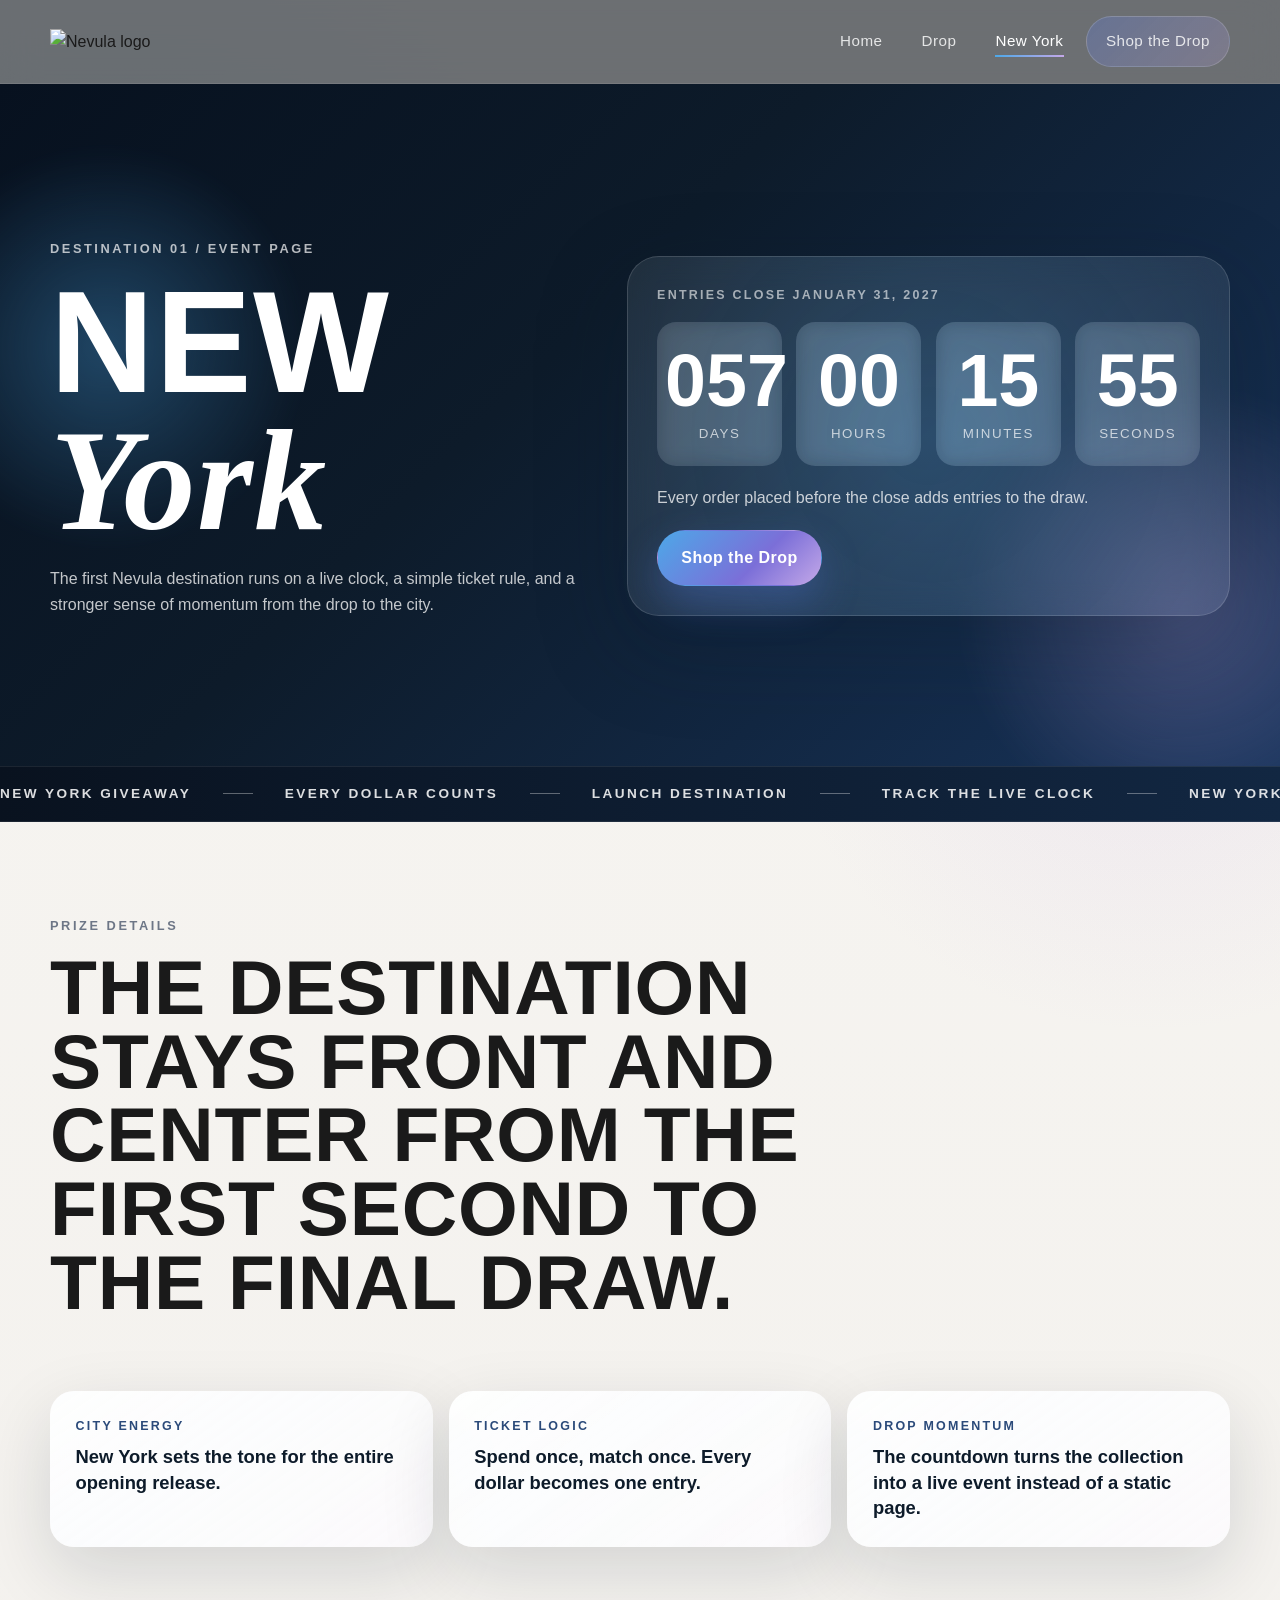
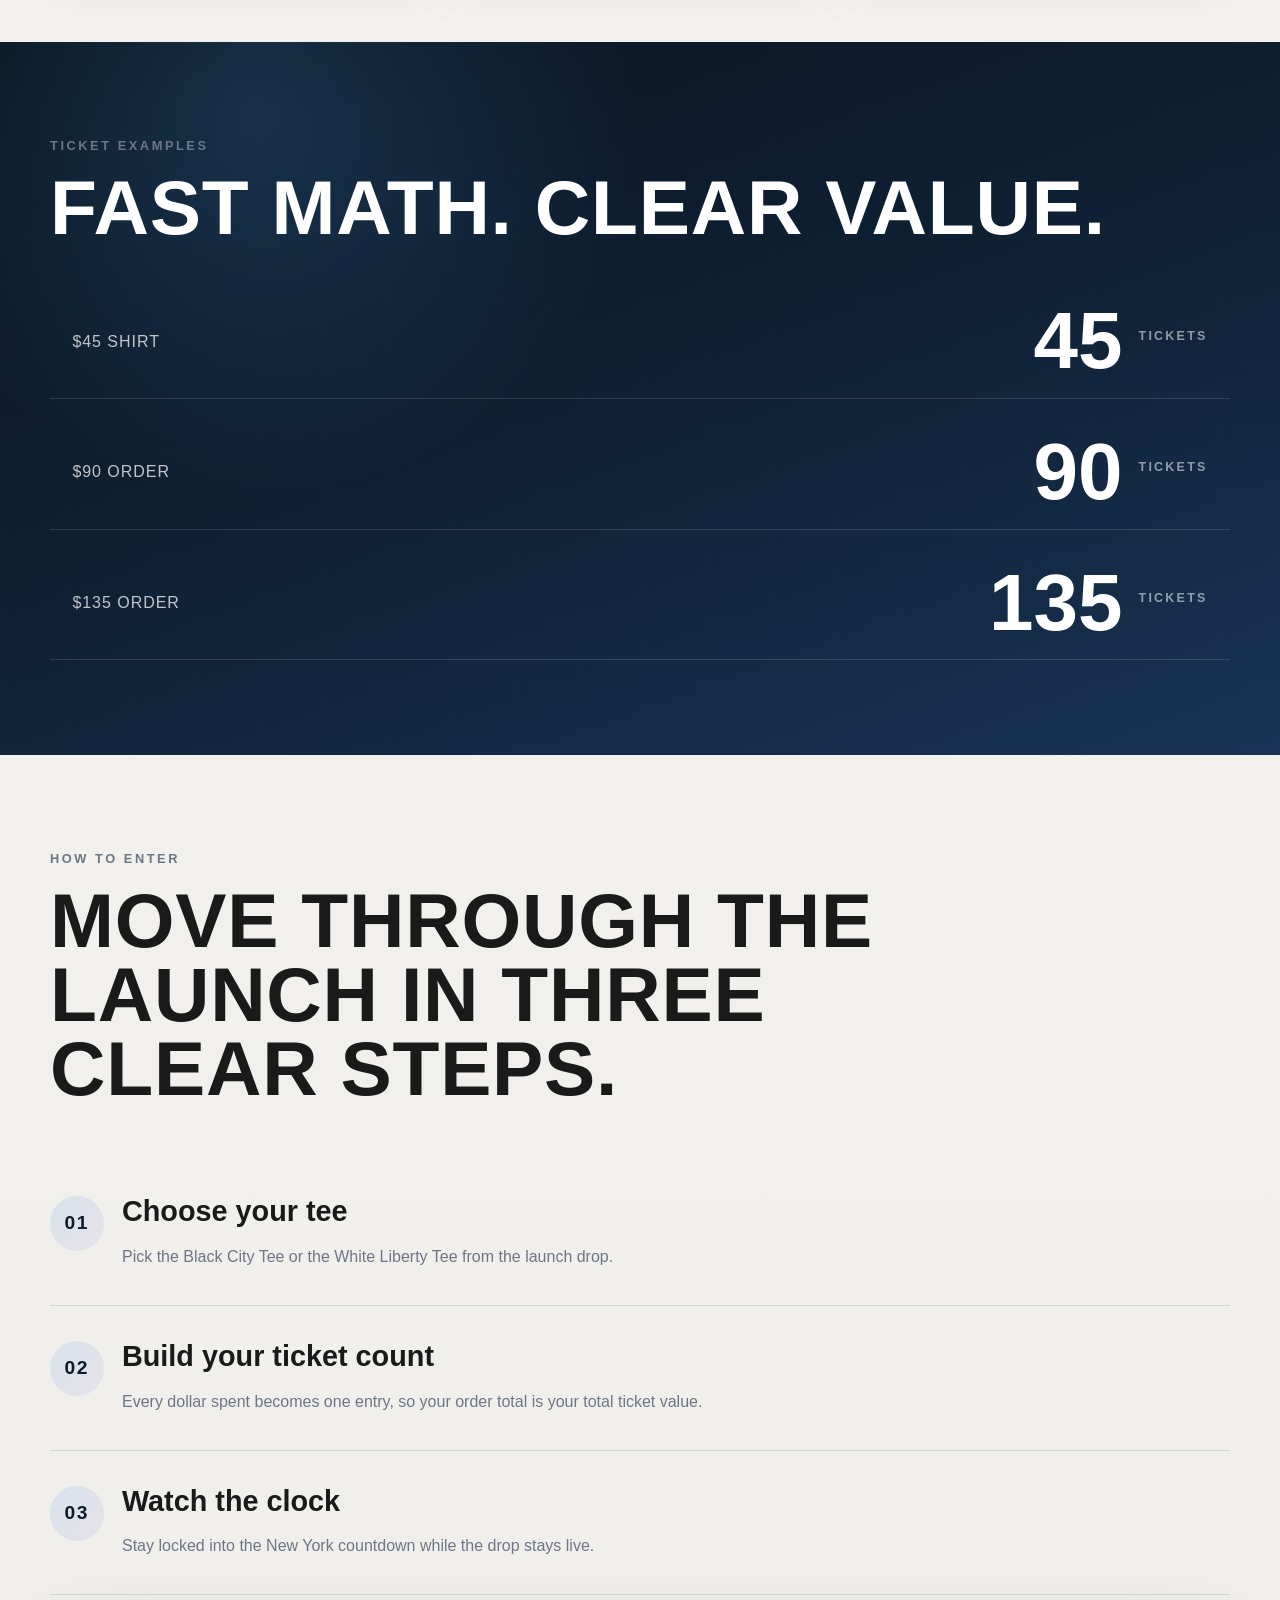
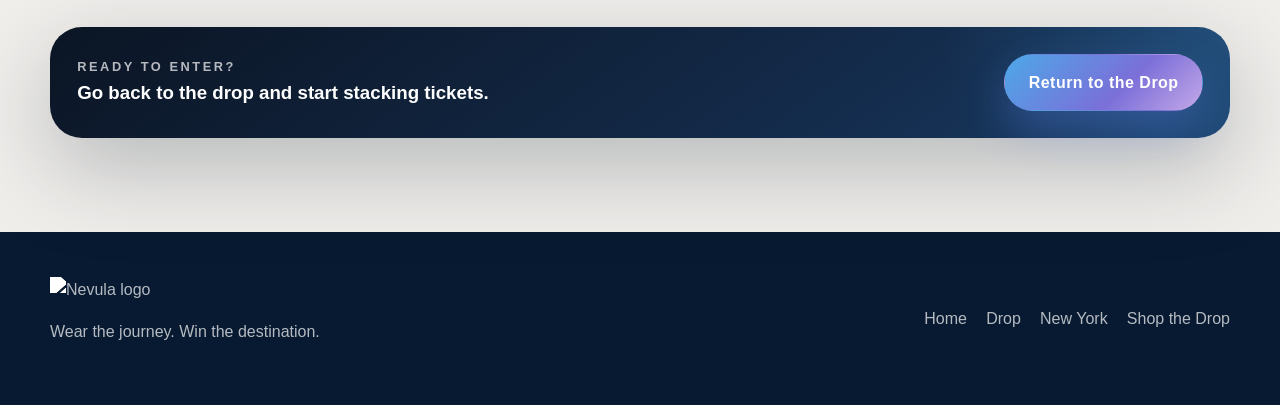
==== countdown.html @ f8f4d58a "Initial upload of Nevula website" ====
<!DOCTYPE html>
<html lang="en">
<head>
  <meta charset="UTF-8">
  <meta name="viewport" content="width=device-width, initial-scale=1.0">
  <meta name="description" content="Track the live Nevula countdown for the first giveaway destination: New York.">
  <title>Nevula New York | Countdown</title>
  <link rel="stylesheet" href="style.css">
  <script src="script.js" defer></script>
</head>
<body class="page-countdown">
  <div class="page-shell">
    <header class="site-header">
      <div class="container header-inner">
        <a class="brand" href="index.html" aria-label="Nevula home">
          <img class="brand-logo" src="imgs/logo_main_dark.png" alt="Nevula logo">
        </a>
        <button class="nav-toggle" type="button" aria-expanded="false" aria-controls="site-nav" data-nav-toggle>
          <span></span>
          <span></span>
          <span></span>
          <span class="sr-only">Toggle navigation</span>
        </button>
        <nav class="site-nav" id="site-nav" data-nav-menu>
          <a class="nav-link" href="index.html">Home</a>
          <a class="nav-link" href="products.html">Drop</a>
          <a class="nav-link is-active" href="countdown.html">New York</a>
          <a class="nav-link nav-link--button" href="products.html#drop-editorial">Shop the Drop</a>
        </nav>
      </div>
    </header>

    <main>
      <section class="event-hero">
        <div class="event-hero__ambient event-hero__ambient--one"></div>
        <div class="event-hero__ambient event-hero__ambient--two"></div>
        <div class="container event-hero__inner">
          <div class="event-hero__headline" data-reveal>
            <p class="eyebrow eyebrow--light">Destination 01 / Event Page</p>
            <h1>
              <span>New</span>
              <span class="event-hero__accent">York</span>
            </h1>
            <p class="hero-text hero-text--light">
              The first Nevula destination runs on a live clock, a simple ticket rule, and a stronger sense of
              momentum from the drop to the city.
            </p>
          </div>

          <div class="event-countdown" data-reveal data-countdown-target="2027-01-31T23:59:59-05:00">
            <p class="event-countdown__date">Entries close January 31, 2027</p>
            <div class="countdown countdown--hero">
              <div class="countdown__slot countdown__slot--hero">
                <span data-countdown-part="days">000</span>
                <small>Days</small>
              </div>
              <div class="countdown__slot countdown__slot--hero">
                <span data-countdown-part="hours">00</span>
                <small>Hours</small>
              </div>
              <div class="countdown__slot countdown__slot--hero">
                <span data-countdown-part="minutes">00</span>
                <small>Minutes</small>
              </div>
              <div class="countdown__slot countdown__slot--hero">
                <span data-countdown-part="seconds">00</span>
                <small>Seconds</small>
              </div>
            </div>
            <p class="countdown-note" data-countdown-note>Every order placed before the close adds entries to the draw.</p>
            <a class="button button--primary" href="products.html#drop-editorial">Shop the Drop</a>
          </div>
        </div>
      </section>

      <section class="marquee marquee--dark" aria-label="Countdown messaging">
        <div class="marquee__track">
          <span>New York giveaway</span>
          <span>Every dollar counts</span>
          <span>Launch destination</span>
          <span>Track the live clock</span>
          <span>New York giveaway</span>
          <span>Every dollar counts</span>
          <span>Launch destination</span>
          <span>Track the live clock</span>
        </div>
      </section>

      <section class="section section--light">
        <div class="container event-detail-grid">
          <div class="section-heading" data-reveal>
            <p class="eyebrow">Prize Details</p>
            <h2>The destination stays front and center from the first second to the final draw.</h2>
          </div>
          <div class="event-pillars">
            <article class="event-pillar" data-reveal>
              <span>City energy</span>
              <strong>New York sets the tone for the entire opening release.</strong>
            </article>
            <article class="event-pillar" data-reveal>
              <span>Ticket logic</span>
              <strong>Spend once, match once. Every dollar becomes one entry.</strong>
            </article>
            <article class="event-pillar" data-reveal>
              <span>Drop momentum</span>
              <strong>The countdown turns the collection into a live event instead of a static page.</strong>
            </article>
          </div>
        </div>
      </section>

      <section class="section section--dark section--math">
        <div class="container">
          <div class="section-heading section-heading--split" data-reveal>
            <div>
              <p class="eyebrow eyebrow--light">Ticket Examples</p>
              <h2>Fast math. Clear value.</h2>
            </div>
          </div>

          <div class="ticket-math">
            <div class="ticket-row" data-reveal>
              <span>$45 shirt</span>
              <strong>45</strong>
              <small>tickets</small>
            </div>
            <div class="ticket-row" data-reveal>
              <span>$90 order</span>
              <strong>90</strong>
              <small>tickets</small>
            </div>
            <div class="ticket-row" data-reveal>
              <span>$135 order</span>
              <strong>135</strong>
              <small>tickets</small>
            </div>
          </div>
        </div>
      </section>

      <section class="section section--light">
        <div class="container enter-route">
          <div class="section-heading" data-reveal>
            <p class="eyebrow">How To Enter</p>
            <h2>Move through the launch in three clear steps.</h2>
          </div>
          <div class="enter-route__list">
            <article class="enter-route__step" data-reveal>
              <span>01</span>
              <div>
                <h3>Choose your tee</h3>
                <p>Pick the Black City Tee or the White Liberty Tee from the launch drop.</p>
              </div>
            </article>
            <article class="enter-route__step" data-reveal>
              <span>02</span>
              <div>
                <h3>Build your ticket count</h3>
                <p>Every dollar spent becomes one entry, so your order total is your total ticket value.</p>
              </div>
            </article>
            <article class="enter-route__step" data-reveal>
              <span>03</span>
              <div>
                <h3>Watch the clock</h3>
                <p>Stay locked into the New York countdown while the drop stays live.</p>
              </div>
            </article>
          </div>

          <div class="cta-banner" data-reveal>
            <div>
              <p class="eyebrow eyebrow--light">Ready to enter?</p>
              <h3>Go back to the drop and start stacking tickets.</h3>
            </div>
            <a class="button button--primary" href="products.html#drop-editorial">Return to the Drop</a>
          </div>
        </div>
      </section>
    </main>

    <footer class="site-footer">
      <div class="container footer-inner">
        <div>
          <img class="footer-logo" src="imgs/logo_main_dark.png" alt="Nevula logo">
          <p>Wear the journey. Win the destination.</p>
        </div>
        <div class="footer-links">
          <a href="index.html">Home</a>
          <a href="products.html">Drop</a>
          <a href="countdown.html">New York</a>
          <a href="products.html#drop-editorial">Shop the Drop</a>
        </div>
      </div>
    </footer>
  </div>
</body>
</html>
---- style.css ----
:root {
  --sky-blue: #4da8e8;
  --periwinkle: #5b7fe8;
  --lavender-blue: #7b6fd8;
  --soft-lilac: #c4a8e8;
  --deep-navy: #0d1b2a;
  --navy-dark: #1b2f4e;
  --navy-mid: #2b4a7a;
  --white: #ffffff;
  --warm-white: #f0eeeb;
  --near-black: #1a1a1a;
  --muted-text: #6d7686;
  --border-soft: rgba(255, 255, 255, 0.12);
  --border-dark: rgba(13, 27, 42, 0.12);
  --shadow-soft: 0 24px 70px rgba(13, 27, 42, 0.14);
  --shadow-strong: 0 30px 90px rgba(13, 27, 42, 0.26);
  --radius-lg: 2rem;
  --radius-md: 1.4rem;
  --radius-sm: 0.95rem;
  --container: min(1180px, calc(100% - 2rem));
}

*,
*::before,
*::after {
  box-sizing: border-box;
}

html {
  scroll-behavior: smooth;
}

body {
  margin: 0;
  font-family: "Avenir Next", "Helvetica Neue", "Segoe UI", sans-serif;
  color: var(--near-black);
  background:
    radial-gradient(circle at 10% 10%, rgba(77, 168, 232, 0.12), transparent 28rem),
    radial-gradient(circle at 90% 18%, rgba(196, 168, 232, 0.18), transparent 24rem),
    linear-gradient(180deg, #f7f5f1 0%, var(--warm-white) 100%);
  line-height: 1.6;
  overflow-x: clip;
}

h1,
h2,
h3,
.display-title {
  text-wrap: balance;
}

p {
  text-wrap: pretty;
}

img {
  display: block;
  max-width: 100%;
}

a {
  color: inherit;
  text-decoration: none;
}

button,
select {
  font: inherit;
}

button {
  cursor: pointer;
}

button,
a,
select {
  transition:
    transform 0.3s ease,
    background-color 0.3s ease,
    color 0.3s ease,
    border-color 0.3s ease,
    box-shadow 0.3s ease,
    opacity 0.3s ease;
}

:focus-visible {
  outline: 3px solid rgba(77, 168, 232, 0.32);
  outline-offset: 4px;
}

.sr-only {
  position: absolute;
  width: 1px;
  height: 1px;
  padding: 0;
  margin: -1px;
  overflow: hidden;
  clip: rect(0, 0, 0, 0);
  white-space: nowrap;
  border: 0;
}

.container {
  width: var(--container);
  margin: 0 auto;
}

.page-shell {
  min-height: 100vh;
}

.site-header {
  position: sticky;
  top: 0;
  z-index: 50;
  background: rgba(7, 14, 24, 0.58);
  border-bottom: 1px solid rgba(255, 255, 255, 0.08);
  backdrop-filter: blur(18px);
}

.site-header.is-scrolled {
  background: rgba(7, 14, 24, 0.78);
  border-bottom-color: rgba(255, 255, 255, 0.12);
}

.header-inner {
  display: flex;
  align-items: center;
  justify-content: space-between;
  gap: 1rem;
  min-height: 5.2rem;
}

.brand {
  display: inline-flex;
  align-items: center;
}

.brand-logo {
  width: clamp(112px, 15vw, 150px);
  height: auto;
}

.site-nav {
  display: flex;
  align-items: center;
  gap: 0.35rem;
}

.nav-link {
  position: relative;
  display: inline-flex;
  align-items: center;
  justify-content: center;
  min-height: 2.9rem;
  padding: 0.75rem 1.05rem;
  border-radius: 999px;
  color: rgba(255, 255, 255, 0.82);
  font-size: 0.95rem;
  letter-spacing: 0.03em;
}

.nav-link::after {
  content: "";
  position: absolute;
  right: 1rem;
  bottom: 0.55rem;
  left: 1rem;
  height: 2px;
  transform: scaleX(0);
  transform-origin: center;
  background: linear-gradient(90deg, var(--sky-blue), var(--soft-lilac));
  transition: transform 0.3s ease;
}

.nav-link:hover,
.nav-link.is-active {
  color: var(--white);
}

.nav-link:hover::after,
.nav-link.is-active::after {
  transform: scaleX(1);
}

.nav-link--button {
  padding-inline: 1.2rem;
  border: 1px solid rgba(255, 255, 255, 0.16);
  background: linear-gradient(135deg, rgba(91, 127, 232, 0.28), rgba(196, 168, 232, 0.2));
}

.nav-link--button::after {
  display: none;
}

.nav-link--button:hover {
  border-color: rgba(255, 255, 255, 0.24);
  background: linear-gradient(135deg, rgba(91, 127, 232, 0.4), rgba(196, 168, 232, 0.28));
  box-shadow: 0 14px 34px rgba(91, 127, 232, 0.2);
}

.nav-toggle {
  display: none;
  width: 3rem;
  height: 3rem;
  padding: 0.65rem;
  border: 1px solid rgba(255, 255, 255, 0.14);
  border-radius: 999px;
  background: rgba(255, 255, 255, 0.06);
}

.nav-toggle span:not(.sr-only) {
  display: block;
  width: 100%;
  height: 2px;
  margin: 5px 0;
  border-radius: 999px;
  background: var(--white);
}

.eyebrow {
  margin: 0 0 0.9rem;
  font-size: 0.8rem;
  font-weight: 700;
  letter-spacing: 0.2em;
  text-transform: uppercase;
  color: var(--navy-mid);
}

.eyebrow--light {
  color: rgba(255, 255, 255, 0.7);
}

.display-title,
.section-heading h2,
.lookbook__copy h3,
.product-feature__meta h2,
.page-hero__copy h1,
.event-hero__headline h1 {
  margin: 0;
  font-family: "Arial Narrow", "Avenir Next Condensed", "Futura", sans-serif;
  letter-spacing: 0.01em;
  line-height: 0.96;
  text-transform: uppercase;
}

.display-title {
  font-size: clamp(3.8rem, 11vw, 8.6rem);
}

.display-title span {
  display: block;
}

.display-title__accent {
  font-family: Georgia, "Times New Roman", serif;
  font-style: italic;
  font-weight: 500;
  text-transform: none;
  letter-spacing: 0;
}

.hero-text,
.section-heading p,
.lookbook__copy p,
.product-feature__meta p,
.event-preview__copy p,
.route-stop__body p,
.experience-line span,
.faq-answer p,
.page-hero__stat p,
.event-pillar strong,
.enter-route__step p,
.giveaway-preview p,
.ticket-desk__focus span {
  color: var(--muted-text);
}

.hero-text--light,
.page-hero__copy .hero-text,
.event-hero__headline .hero-text,
.giveaway-preview p,
.countdown-note,
.page-hero__stat p,
.event-pillar strong {
  color: rgba(255, 255, 255, 0.76);
}

.button-row {
  display: flex;
  flex-wrap: wrap;
  gap: 1rem;
  margin: 2rem 0 1.5rem;
}

.button {
  position: relative;
  display: inline-flex;
  align-items: center;
  justify-content: center;
  min-height: 3.5rem;
  padding: 0.9rem 1.45rem;
  border: 1px solid transparent;
  border-radius: 999px;
  font-weight: 700;
  letter-spacing: 0.03em;
  overflow: hidden;
}

.button:hover {
  transform: translateY(-2px) scale(1.01);
}

.button--primary {
  background: linear-gradient(135deg, var(--sky-blue), var(--lavender-blue) 60%, var(--soft-lilac));
  color: var(--white);
  box-shadow: 0 18px 40px rgba(91, 127, 232, 0.32);
}

.button--primary:hover {
  box-shadow: 0 24px 54px rgba(91, 127, 232, 0.38);
  filter: saturate(1.08);
}

.button--secondary {
  border-color: rgba(255, 255, 255, 0.16);
  background: rgba(255, 255, 255, 0.06);
  color: var(--white);
  backdrop-filter: blur(12px);
}

.button--secondary:hover {
  border-color: rgba(255, 255, 255, 0.28);
  background: rgba(255, 255, 255, 0.12);
  box-shadow: 0 18px 40px rgba(13, 27, 42, 0.18);
}

.button--ghost {
  border-color: var(--border-dark);
  background: rgba(255, 255, 255, 0.82);
  color: var(--deep-navy);
}

.button--ghost:hover {
  border-color: rgba(91, 127, 232, 0.22);
  background: var(--white);
  box-shadow: 0 16px 38px rgba(13, 27, 42, 0.12);
}

.button--block {
  width: 100%;
}

.button--compact {
  min-height: 3rem;
}

.text-link {
  font-weight: 700;
  color: var(--navy-mid);
}

.text-link:hover {
  color: var(--periwinkle);
}

.text-link--light {
  color: var(--white);
}

.text-link--light:hover {
  color: var(--sky-blue);
}

.hero-launch,
.page-hero,
.event-hero {
  position: relative;
  overflow: hidden;
  isolation: isolate;
  background:
    linear-gradient(135deg, #07111f 0%, #0d1b2a 42%, #17335a 100%);
  color: var(--white);
}

.hero-launch {
  min-height: calc(100vh - 5.2rem);
  padding: 5rem 0 3.5rem;
}

.hero-launch__inner,
.page-hero__inner,
.event-hero__inner {
  position: relative;
  display: grid;
  gap: 2rem;
  z-index: 2;
}

.hero-launch__inner {
  grid-template-columns: minmax(0, 0.95fr) minmax(340px, 1.05fr);
  align-items: center;
}

.hero-launch__ambient,
.page-hero__ambient,
.event-hero__ambient {
  position: absolute;
  border-radius: 50%;
  filter: blur(10px);
  opacity: 0.8;
  animation: drift 16s ease-in-out infinite alternate;
}

.hero-launch__ambient--one,
.page-hero__ambient--one,
.event-hero__ambient--one {
  top: 8%;
  left: -8%;
  width: 26rem;
  height: 26rem;
  background: radial-gradient(circle, rgba(77, 168, 232, 0.42), transparent 68%);
}

.hero-launch__ambient--two,
.page-hero__ambient--two,
.event-hero__ambient--two {
  right: -10%;
  bottom: -10%;
  width: 28rem;
  height: 28rem;
  background: radial-gradient(circle, rgba(196, 168, 232, 0.36), transparent 72%);
  animation-duration: 20s;
}

.hero-launch__mesh {
  position: absolute;
  inset: 0;
  background:
    linear-gradient(rgba(255, 255, 255, 0.05) 1px, transparent 1px),
    linear-gradient(90deg, rgba(255, 255, 255, 0.05) 1px, transparent 1px);
  background-size: 5rem 5rem;
  mask-image: linear-gradient(180deg, rgba(0, 0, 0, 0.62), transparent 90%);
  opacity: 0.2;
}

.hero-copy {
  position: relative;
  z-index: 1;
}

.hero-rule {
  display: inline-flex;
  flex-direction: column;
  gap: 0.25rem;
  padding: 1rem 1.2rem;
  border: 1px solid rgba(255, 255, 255, 0.14);
  border-radius: 1.25rem;
  background: rgba(255, 255, 255, 0.06);
  backdrop-filter: blur(14px);
}

.hero-rule strong {
  font-size: 1.1rem;
}

.hero-rule span {
  color: rgba(255, 255, 255, 0.68);
  font-size: 0.96rem;
}

.hero-composition {
  position: relative;
  min-height: 41rem;
}

.hero-figure,
.lookbook__media,
.product-feature__media {
  border-radius: calc(var(--radius-lg) + 0.6rem);
  overflow: hidden;
  box-shadow: var(--shadow-strong);
}

.hero-figure {
  position: absolute;
  margin: 0;
}

.hero-figure img {
  width: 100%;
  height: auto;
  transition: transform 0.55s ease;
}

.lookbook__media,
.product-feature__media {
  display: flex;
  align-items: flex-start;
  justify-content: center;
}

.lookbook__media img,
.product-feature__media img {
  width: auto;
  max-width: 100%;
  height: auto;
  object-fit: contain;
  margin-inline: auto;
  transition: transform 0.55s ease;
}

.hero-figure--main {
  top: 0;
  right: 0;
  width: min(100%, 35rem);
  background: linear-gradient(160deg, rgba(77, 168, 232, 0.16), rgba(196, 168, 232, 0.12));
}

.hero-figure--float {
  bottom: 2rem;
  left: 0;
  width: min(58%, 20rem);
  border: 1px solid rgba(255, 255, 255, 0.18);
}

.hero-stamp {
  position: absolute;
  top: 2rem;
  left: 1rem;
  z-index: 3;
  display: inline-flex;
  flex-direction: column;
  gap: 0.1rem;
  padding: 1rem 1.1rem;
  border-radius: 50%;
  background: rgba(255, 255, 255, 0.08);
  backdrop-filter: blur(16px);
  text-align: center;
  box-shadow: var(--shadow-soft);
}

.hero-stamp span {
  font-family: "Arial Narrow", "Avenir Next Condensed", sans-serif;
  font-size: 2.4rem;
  line-height: 1;
  letter-spacing: 0.06em;
}

.hero-stamp small {
  color: rgba(255, 255, 255, 0.7);
  letter-spacing: 0.12em;
  text-transform: uppercase;
}

.giveaway-preview {
  position: absolute;
  right: 1rem;
  bottom: 0;
  z-index: 3;
  width: min(100%, 18rem);
  padding: 1.2rem;
  border: 1px solid rgba(255, 255, 255, 0.16);
  border-radius: 1.4rem;
  background: rgba(255, 255, 255, 0.08);
  backdrop-filter: blur(16px);
  box-shadow: var(--shadow-soft);
}

.giveaway-preview h2 {
  margin: 0 0 0.45rem;
  font-family: "Arial Narrow", "Avenir Next Condensed", sans-serif;
  font-size: clamp(2rem, 5vw, 3rem);
  line-height: 0.95;
  text-transform: uppercase;
}

.panel-label,
.page-hero__label,
.lookbook__index,
.product-feature__index,
.event-preview__city,
.event-countdown__date,
.ticket-row small,
.event-pillar span {
  margin: 0 0 0.5rem;
  font-size: 0.78rem;
  font-weight: 700;
  letter-spacing: 0.18em;
  text-transform: uppercase;
}

.marquee {
  position: relative;
  overflow: hidden;
  padding: 1rem 0;
  border-block: 1px solid rgba(255, 255, 255, 0.08);
  background: linear-gradient(90deg, rgba(12, 20, 34, 0.98), rgba(22, 43, 71, 0.98));
  color: rgba(255, 255, 255, 0.86);
}

.marquee--dark {
  background: linear-gradient(90deg, #09121f, #122742);
}

.marquee__track {
  display: flex;
  gap: 2rem;
  width: max-content;
  min-width: 100%;
  animation: marquee 22s linear infinite;
}

.marquee__track span {
  display: inline-flex;
  align-items: center;
  gap: 2rem;
  font-size: 0.85rem;
  font-weight: 700;
  letter-spacing: 0.18em;
  text-transform: uppercase;
  white-space: nowrap;
}

.marquee__track span::after {
  content: "";
  width: 1.85rem;
  height: 1px;
  background: rgba(255, 255, 255, 0.34);
}

.section {
  position: relative;
  padding: clamp(4.75rem, 8vw, 5.9rem) 0;
}

.section--light {
  background: transparent;
}

.section--dark {
  background:
    radial-gradient(circle at 20% 10%, rgba(77, 168, 232, 0.18), transparent 24rem),
    linear-gradient(160deg, #091320, #102237 54%, #183354 100%);
  color: var(--white);
}

.section--drop::before,
.section--math::before {
  content: "";
  position: absolute;
  inset: 0;
  background:
    linear-gradient(rgba(255, 255, 255, 0.04) 1px, transparent 1px),
    linear-gradient(90deg, rgba(255, 255, 255, 0.04) 1px, transparent 1px);
  background-size: 4rem 4rem;
  opacity: 0.16;
  pointer-events: none;
}

.section--event {
  background:
    linear-gradient(180deg, rgba(255, 255, 255, 0.05), rgba(255, 255, 255, 0.34)),
    radial-gradient(circle at right center, rgba(91, 127, 232, 0.12), transparent 28rem);
}

.section--faq {
  background: linear-gradient(180deg, rgba(255, 255, 255, 0.18), rgba(255, 255, 255, 0.62));
}

.section-heading {
  position: relative;
  z-index: 1;
  max-width: 52rem;
  margin-bottom: 2.5rem;
}

.section-heading h2 {
  font-size: clamp(2.6rem, 6vw, 5rem);
}

.section-heading--split {
  display: flex;
  align-items: end;
  justify-content: space-between;
  gap: 1.5rem;
  max-width: none;
}

.route-flow {
  position: relative;
  display: grid;
  gap: 1.5rem;
  padding-top: 2rem;
}

.route-flow::before {
  content: "";
  position: absolute;
  top: 3.8rem;
  right: 6%;
  left: 6%;
  height: 1px;
  background: linear-gradient(90deg, rgba(13, 27, 42, 0.16), rgba(91, 127, 232, 0.4), rgba(13, 27, 42, 0.16));
}

.route-stop {
  position: relative;
  display: grid;
  grid-template-columns: auto 1fr;
  gap: 1.3rem;
  align-items: start;
  padding: 0;
}

.route-stop--left {
  width: min(38rem, 100%);
}

.route-stop--center {
  width: min(38rem, 100%);
  justify-self: center;
  margin-top: 0.9rem;
}

.route-stop--right {
  width: min(38rem, 100%);
  justify-self: end;
  margin-top: 1.1rem;
}

.route-stop__number {
  display: inline-flex;
  align-items: center;
  justify-content: center;
  width: 4rem;
  height: 4rem;
  border-radius: 50%;
  background: linear-gradient(135deg, rgba(77, 168, 232, 0.22), rgba(196, 168, 232, 0.24));
  color: var(--deep-navy);
  font-family: "Arial Narrow", "Avenir Next Condensed", sans-serif;
  font-size: 1.5rem;
  font-weight: 700;
  letter-spacing: 0.08em;
  box-shadow: var(--shadow-soft);
}

.route-stop__body h3,
.enter-route__step h3,
.faq-question,
.ticket-desk h2,
.giveaway-preview h2 {
  margin: 0 0 0.45rem;
}

.route-stop__body h3,
.enter-route__step h3 {
  font-size: clamp(1.35rem, 3vw, 1.8rem);
  line-height: 1.1;
}

.lookbook {
  position: relative;
  z-index: 1;
  display: grid;
  align-items: center;
  gap: 2rem;
  margin-bottom: 2rem;
}

.lookbook:last-child {
  margin-bottom: 0;
}

.lookbook--dark {
  grid-template-columns: minmax(340px, 0.9fr) minmax(0, 1fr);
}

.lookbook--light {
  grid-template-columns: minmax(0, 1fr) minmax(340px, 0.9fr);
}

.lookbook__media {
  background: linear-gradient(160deg, rgba(255, 255, 255, 0.08), rgba(255, 255, 255, 0.02));
}

.lookbook__copy {
  padding: 1rem 0;
}

.lookbook__copy h3 {
  font-size: clamp(2.1rem, 5vw, 4rem);
}

.lookbook__index {
  color: rgba(255, 255, 255, 0.62);
}

.lookbook__meta,
.product-feature__details {
  display: flex;
  flex-wrap: wrap;
  gap: 0.75rem 1.2rem;
  margin-top: 1.4rem;
}

.lookbook__meta span,
.product-feature__details span {
  display: inline-flex;
  padding: 0.55rem 0.9rem;
  border: 1px solid rgba(255, 255, 255, 0.12);
  border-radius: 999px;
  color: rgba(255, 255, 255, 0.84);
  font-size: 0.92rem;
}

.event-preview {
  display: grid;
  grid-template-columns: minmax(0, 0.9fr) minmax(360px, 1.1fr);
  gap: 2rem;
  align-items: center;
}

.event-preview__panel {
  position: relative;
  padding: 1.8rem;
  border-radius: 2rem;
  background:
    radial-gradient(circle at top right, rgba(77, 168, 232, 0.22), transparent 14rem),
    linear-gradient(145deg, rgba(13, 27, 42, 0.96), rgba(22, 43, 71, 0.96));
  color: var(--white);
  box-shadow: var(--shadow-strong);
  overflow: hidden;
}

.event-preview__panel::before {
  content: "NEW YORK";
  position: absolute;
  right: -0.3rem;
  bottom: -0.6rem;
  color: rgba(255, 255, 255, 0.06);
  font-family: "Arial Narrow", "Avenir Next Condensed", sans-serif;
  font-size: clamp(3.8rem, 12vw, 7rem);
  line-height: 0.9;
  letter-spacing: 0.06em;
}

.event-preview__city {
  position: relative;
  z-index: 1;
  color: rgba(255, 255, 255, 0.65);
}

.countdown {
  position: relative;
  z-index: 1;
  display: grid;
  gap: 0.9rem;
}

.countdown--inline {
  grid-template-columns: repeat(4, minmax(0, 1fr));
  margin: 1.2rem 0 1rem;
}

.countdown__slot {
  padding: 1rem 0.45rem;
  border-radius: 1.2rem;
  background: rgba(255, 255, 255, 0.08);
  text-align: center;
  backdrop-filter: blur(10px);
}

.countdown__slot span {
  display: block;
  font-family: "Arial Narrow", "Avenir Next Condensed", sans-serif;
  font-size: clamp(2rem, 5vw, 3.3rem);
  font-weight: 700;
  line-height: 1;
}

.countdown__slot small {
  display: block;
  margin-top: 0.35rem;
  color: rgba(255, 255, 255, 0.7);
  letter-spacing: 0.12em;
  text-transform: uppercase;
}

.countdown-note {
  position: relative;
  z-index: 1;
  margin: 0 0 1.2rem;
}

.experience-story {
  display: grid;
  grid-template-columns: minmax(0, 0.9fr) minmax(0, 1.1fr);
  gap: 3rem;
  align-items: center;
}

.experience-story__lead h2 {
  margin: 0;
  font-family: Georgia, "Times New Roman", serif;
  font-size: clamp(2.5rem, 6vw, 4.5rem);
  line-height: 1;
  font-style: italic;
  color: var(--deep-navy);
}

.experience-story__mark {
  width: 4rem;
  margin-bottom: 1rem;
}

.experience-story__details {
  display: grid;
  gap: 1rem;
}

.experience-line {
  display: grid;
  gap: 0.25rem;
  padding: 1.25rem 0;
  border-bottom: 1px solid rgba(13, 27, 42, 0.12);
}

.experience-line strong {
  font-size: 1.1rem;
  color: var(--deep-navy);
}

.faq-shell {
  display: grid;
  gap: 1.6rem;
}

.faq-list {
  display: grid;
  gap: 0;
}

.faq-item {
  border-bottom: 1px solid rgba(13, 27, 42, 0.12);
}

.faq-question {
  width: 100%;
  padding: 1.25rem 0;
  border: 0;
  background: transparent;
  color: var(--deep-navy);
  text-align: left;
  font-size: 1.1rem;
  font-weight: 700;
}

.faq-answer {
  padding: 0 0 1.1rem;
}

.faq-item.is-open .faq-question {
  color: var(--navy-mid);
}

.site-footer {
  padding: 2.8rem 0;
  background: #071a31;
  color: rgba(255, 255, 255, 0.7);
}

.footer-inner {
  display: grid;
  grid-template-columns: minmax(0, 1fr) auto;
  gap: 1.5rem;
  align-items: center;
}

.footer-logo {
  width: 132px;
  margin-bottom: 0.75rem;
  filter: brightness(0) invert(1);
}

.footer-links {
  display: flex;
  flex-wrap: wrap;
  gap: 1rem 1.2rem;
}

.footer-links a:hover {
  color: var(--white);
}

.page-hero {
  padding: 5rem 0 3rem;
}

.page-hero__inner {
  grid-template-columns: minmax(0, 1fr) minmax(280px, 0.5fr);
  align-items: end;
}

.page-hero__copy h1 {
  font-size: clamp(3rem, 8vw, 6.2rem);
}

.page-hero__stat {
  padding: 1.5rem;
  border: 1px solid rgba(255, 255, 255, 0.14);
  border-radius: 1.5rem;
  background: rgba(255, 255, 255, 0.07);
  box-shadow: var(--shadow-soft);
  backdrop-filter: blur(14px);
}

.page-hero__stat strong {
  display: block;
  font-size: clamp(2rem, 6vw, 3rem);
  line-height: 1;
}

.page-hero__label,
.event-countdown__date {
  color: rgba(255, 255, 255, 0.6);
}

.drop-layout {
  display: grid;
  grid-template-columns: minmax(300px, 0.44fr) minmax(0, 1fr);
  gap: 2.4rem;
  align-items: start;
}

.ticket-desk {
  position: sticky;
  top: 6.5rem;
  padding: 1.75rem;
  border-radius: 1.6rem;
  background:
    linear-gradient(160deg, rgba(255, 255, 255, 0.94), rgba(255, 255, 255, 0.82)),
    linear-gradient(135deg, rgba(77, 168, 232, 0.14), rgba(196, 168, 232, 0.12));
  box-shadow: var(--shadow-soft);
}

.ticket-desk__row,
.ticket-desk__focus {
  display: flex;
  align-items: center;
  justify-content: space-between;
  gap: 1rem;
  padding: 1rem 0;
  border-top: 1px solid rgba(13, 27, 42, 0.1);
}

.ticket-desk__row strong,
.ticket-desk__focus strong {
  color: var(--deep-navy);
  font-size: 1.35rem;
}

.ticket-desk__focus {
  margin-bottom: 1.2rem;
}

.drop-editorial {
  display: grid;
  gap: 2.5rem;
}

.product-feature {
  display: grid;
  gap: 2rem;
  align-items: center;
  padding: 1.55rem;
  border-radius: 2rem;
  overflow: hidden;
  box-shadow: var(--shadow-soft);
}

.product-feature--dark {
  grid-template-columns: minmax(0, 0.92fr) minmax(320px, 1.08fr);
  background:
    radial-gradient(circle at top left, rgba(77, 168, 232, 0.14), transparent 16rem),
    linear-gradient(145deg, #0c1726, #142840 58%, #18375e);
  color: var(--white);
}

.product-feature--light {
  grid-template-columns: minmax(320px, 1.08fr) minmax(0, 0.92fr);
  background:
    radial-gradient(circle at top right, rgba(196, 168, 232, 0.24), transparent 16rem),
    linear-gradient(145deg, rgba(255, 255, 255, 0.94), rgba(245, 243, 239, 0.9));
}

.product-feature__media {
  background:
    radial-gradient(circle at top, rgba(255, 255, 255, 0.14), transparent 18rem),
    rgba(255, 255, 255, 0.04);
}

.product-feature:hover .product-feature__media img,
.lookbook:hover .lookbook__media img,
.hero-figure:hover img {
  transform: scale(1.04);
}

.product-feature__meta {
  position: relative;
  z-index: 1;
  padding: 1rem 0.5rem;
}

.product-feature__meta h2 {
  font-size: clamp(2.2rem, 5vw, 4.4rem);
}

.product-feature--light .product-feature__meta,
.product-feature--light .product-status,
.product-feature--light .product-feature__index,
.product-feature--light .product-feature__meta p {
  color: var(--near-black);
}

.product-feature--light .product-feature__details span {
  border-color: rgba(13, 27, 42, 0.12);
  color: var(--deep-navy);
}

.product-feature__actions {
  margin-top: 1.2rem;
}

.select-label {
  display: inline-block;
  margin: 1.35rem 0 0.45rem;
  font-weight: 700;
}

.size-select {
  width: 100%;
  min-height: 3.2rem;
  padding: 0.85rem 1rem;
  border: 1px solid rgba(13, 27, 42, 0.12);
  border-radius: 1rem;
  background: rgba(255, 255, 255, 0.92);
  color: var(--deep-navy);
}

.product-status {
  margin: 0.85rem 0 0;
  font-size: 0.93rem;
  color: rgba(255, 255, 255, 0.72);
}

.event-hero {
  padding: 5rem 0 3.6rem;
}

.event-hero__inner {
  grid-template-columns: minmax(0, 0.95fr) minmax(360px, 1.05fr);
  min-height: 34rem;
  align-items: center;
}

.event-hero__headline h1 {
  font-size: clamp(4rem, 12vw, 9rem);
}

.event-hero__headline h1 span {
  display: block;
}

.event-hero__accent {
  font-family: Georgia, "Times New Roman", serif;
  font-style: italic;
  text-transform: none;
}

.event-countdown {
  position: relative;
  padding: 1.8rem;
  border: 1px solid rgba(255, 255, 255, 0.14);
  border-radius: 2rem;
  background:
    radial-gradient(circle at center, rgba(77, 168, 232, 0.2), transparent 24rem),
    rgba(255, 255, 255, 0.08);
  box-shadow: var(--shadow-strong);
  backdrop-filter: blur(16px);
}

.countdown--hero {
  grid-template-columns: repeat(4, minmax(0, 1fr));
  margin: 1rem 0 1.2rem;
}

.countdown__slot--hero {
  padding: 1.35rem 0.5rem;
  background: rgba(255, 255, 255, 0.1);
}

.countdown__slot--hero span {
  font-size: clamp(2.5rem, 7vw, 4.6rem);
}

.event-detail-grid {
  display: grid;
  gap: 2rem;
}

.event-pillars {
  display: grid;
  grid-template-columns: repeat(3, minmax(0, 1fr));
  gap: 1rem;
}

.event-pillar {
  padding: 1.6rem;
  border-radius: 1.5rem;
  background:
    linear-gradient(145deg, rgba(255, 255, 255, 0.94), rgba(255, 255, 255, 0.8)),
    linear-gradient(135deg, rgba(77, 168, 232, 0.14), rgba(196, 168, 232, 0.16));
  box-shadow: var(--shadow-soft);
}

.event-pillar span {
  display: block;
  color: var(--navy-mid);
}

.event-pillar strong {
  color: var(--deep-navy);
  font-size: 1.15rem;
  line-height: 1.3;
}

.ticket-math {
  position: relative;
  z-index: 1;
  display: grid;
  gap: 1rem;
}

.ticket-row {
  display: grid;
  grid-template-columns: 1fr auto auto;
  align-items: center;
  gap: 1rem;
  padding: 1.3rem 1.4rem;
  border-bottom: 1px solid rgba(255, 255, 255, 0.14);
}

.ticket-row span {
  color: rgba(255, 255, 255, 0.74);
  font-size: 1rem;
  letter-spacing: 0.06em;
  text-transform: uppercase;
}

.ticket-row strong {
  font-family: "Arial Narrow", "Avenir Next Condensed", sans-serif;
  font-size: clamp(2.8rem, 7vw, 5rem);
  line-height: 0.9;
}

.ticket-row small {
  color: rgba(255, 255, 255, 0.54);
}

.enter-route {
  display: grid;
  gap: 2rem;
}

.enter-route__list {
  display: grid;
  gap: 1rem;
}

.enter-route__step {
  display: grid;
  grid-template-columns: auto 1fr;
  gap: 1.1rem;
  align-items: start;
  padding: 1.2rem 0;
  border-bottom: 1px solid rgba(13, 27, 42, 0.12);
}

.enter-route__step span {
  display: inline-flex;
  align-items: center;
  justify-content: center;
  width: 3.4rem;
  height: 3.4rem;
  border-radius: 50%;
  background: linear-gradient(135deg, rgba(77, 168, 232, 0.16), rgba(196, 168, 232, 0.2));
  font-family: "Arial Narrow", "Avenir Next Condensed", sans-serif;
  font-size: 1.2rem;
  font-weight: 700;
  letter-spacing: 0.08em;
  color: var(--deep-navy);
}

.cta-banner {
  display: grid;
  grid-template-columns: minmax(0, 1fr) auto;
  gap: 1rem;
  align-items: center;
  padding: 1.7rem;
  border-radius: 2rem;
  background:
    radial-gradient(circle at top right, rgba(77, 168, 232, 0.22), transparent 18rem),
    linear-gradient(145deg, #0b1524, #132947 60%, #183a63);
  color: var(--white);
  box-shadow: var(--shadow-strong);
}

.cta-banner .eyebrow,
.cta-banner h3 {
  margin: 0;
}

[data-reveal] {
  --reveal-offset: 42px;
  opacity: 0;
  transform: translate3d(var(--parallax-x, 0px), calc(var(--reveal-offset) + var(--parallax-y, 0px)), 0);
  transition: opacity 0.75s ease, transform 0.75s ease;
}

[data-reveal].is-visible {
  opacity: 1;
  transform: translate3d(var(--parallax-x, 0px), var(--parallax-y, 0px), 0);
}

[data-parallax] {
  --parallax-x: 0px;
  --parallax-y: 0px;
}

@keyframes drift {
  from {
    transform: translate3d(0, 0, 0) scale(1);
  }
  to {
    transform: translate3d(2.5rem, -1.5rem, 0) scale(1.08);
  }
}

@keyframes marquee {
  from {
    transform: translateX(0);
  }
  to {
    transform: translateX(-50%);
  }
}

@media (max-width: 1080px) {
  .hero-launch__inner,
  .page-hero__inner,
  .event-hero__inner,
  .event-preview,
  .experience-story,
  .drop-layout,
  .footer-inner,
  .cta-banner,
  .section-heading--split,
  .lookbook--dark,
  .lookbook--light,
  .product-feature--dark,
  .product-feature--light {
    grid-template-columns: 1fr;
  }

  .hero-composition {
    min-height: 34rem;
  }

  .route-flow::before {
    right: 0;
    left: 0;
  }

  .route-stop,
  .route-stop--left,
  .route-stop--center,
  .route-stop--right {
    width: 100%;
    justify-self: stretch;
    margin-top: 0;
  }

  .ticket-desk {
    position: static;
  }

  .event-pillars {
    grid-template-columns: 1fr;
  }
}

@media (max-width: 860px) {
  .nav-toggle {
    display: inline-block;
  }

  .site-nav {
    position: absolute;
    top: calc(100% + 0.7rem);
    right: 1rem;
    left: 1rem;
    display: none;
    flex-direction: column;
    align-items: stretch;
    padding: 0.8rem;
    border: 1px solid rgba(255, 255, 255, 0.12);
    border-radius: 1.4rem;
    background: rgba(10, 19, 31, 0.94);
    box-shadow: var(--shadow-strong);
  }

  .site-nav.is-open {
    display: flex;
  }

  .nav-link {
    justify-content: flex-start;
  }

  .nav-link::after {
    left: 0;
    right: auto;
    width: 2.2rem;
    bottom: 0.45rem;
  }

  .hero-launch,
  .page-hero,
  .event-hero {
    padding-top: 4rem;
  }

  .hero-composition {
    min-height: auto;
    display: grid;
    gap: 1rem;
  }

  .hero-figure,
  .giveaway-preview,
  .hero-stamp {
    position: relative;
    inset: auto;
    width: 100%;
  }

  .hero-stamp {
    width: fit-content;
  }

  .hero-figure--float {
    width: 100%;
  }
}

@media (max-width: 640px) {
  .container {
    width: min(100% - 1.2rem, 1180px);
  }

  .header-inner {
    min-height: 4.7rem;
  }

  .button-row,
  .countdown--inline,
  .countdown--hero {
    grid-template-columns: 1fr;
  }

  .button-row {
    flex-direction: column;
  }

  .button,
  .button-row .button {
    width: 100%;
  }

  .section {
    padding: 4rem 0;
  }

  .footer-inner {
    text-align: center;
  }

  .footer-links {
    justify-content: center;
  }

  .route-stop {
    grid-template-columns: 1fr;
  }

  .product-feature,
  .ticket-desk,
  .event-preview__panel,
  .event-countdown,
  .cta-banner {
    padding: 1.2rem;
  }

  .countdown--inline,
  .countdown--hero {
    display: grid;
    grid-template-columns: repeat(2, minmax(0, 1fr));
  }

  .ticket-row {
    grid-template-columns: 1fr;
    justify-items: start;
  }
}

@media (prefers-reduced-motion: reduce) {
  html {
    scroll-behavior: auto;
  }

  *,
  *::before,
  *::after {
    animation: none !important;
    transition: none !important;
  }

  [data-reveal] {
    opacity: 1;
    transform: none;
  }
}
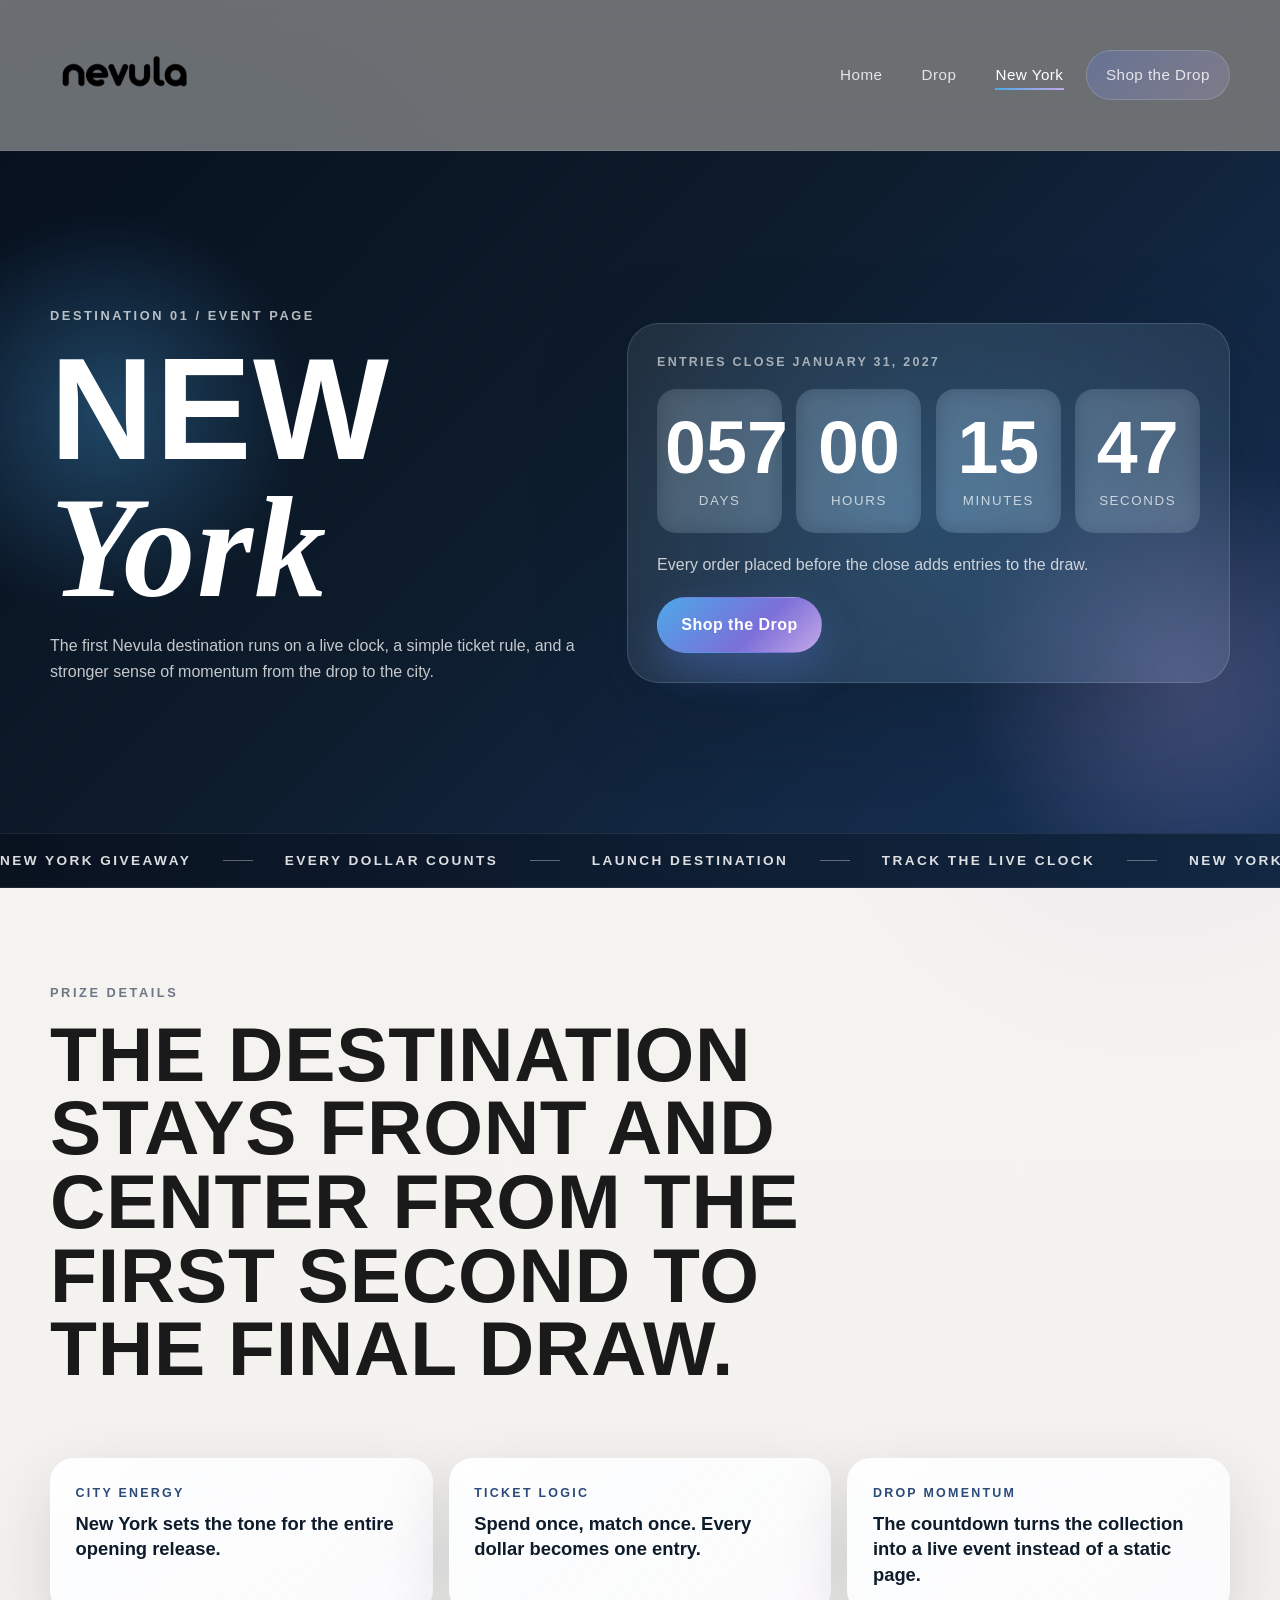
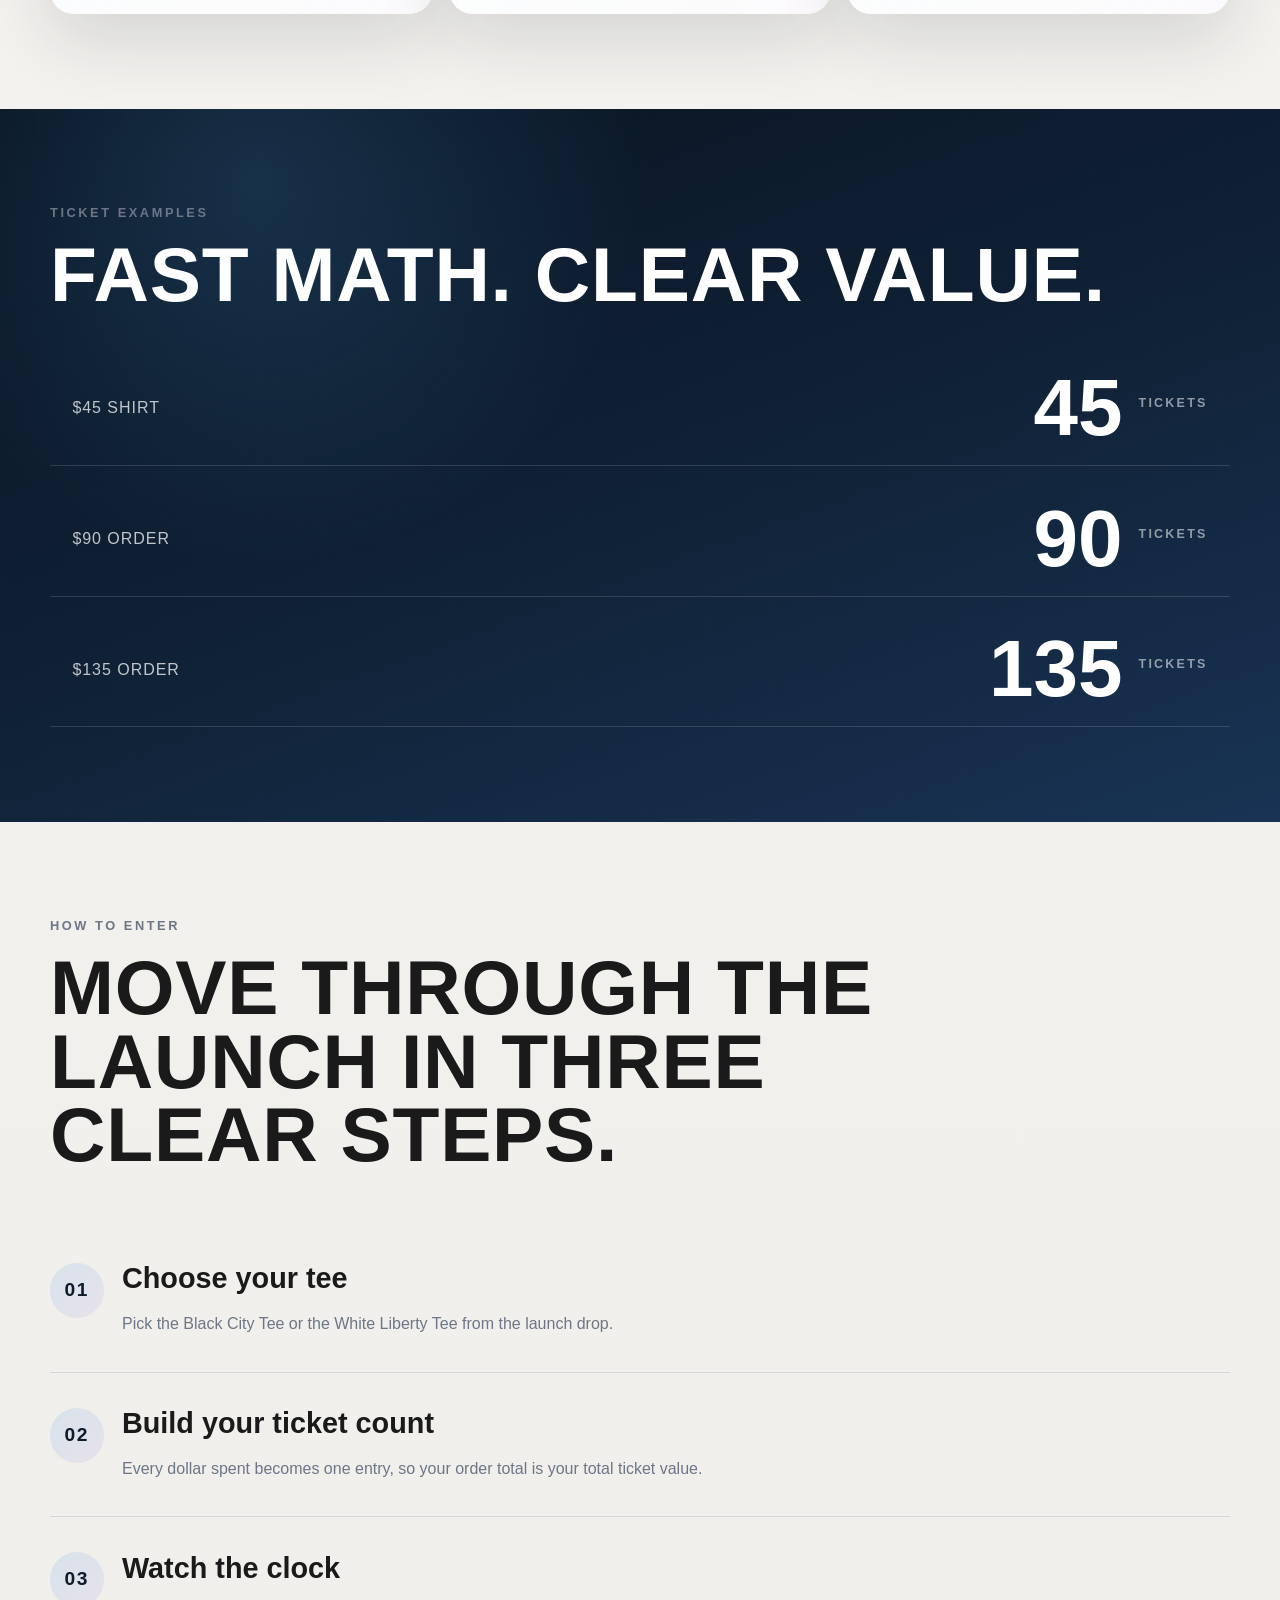
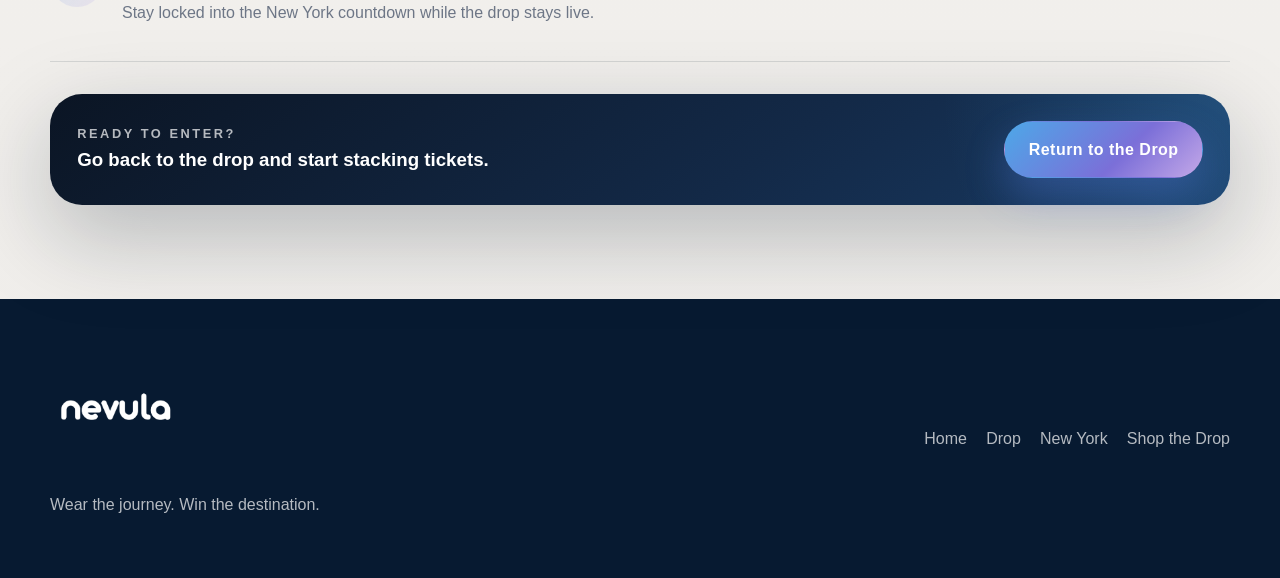
==== commit abd8c112: "Fix Nevula image paths" ====
--- a/countdown.html
+++ b/countdown.html
@@ -13,7 +13,7 @@
     <header class="site-header">
       <div class="container header-inner">
         <a class="brand" href="index.html" aria-label="Nevula home">
-          <img class="brand-logo" src="imgs/logo_main_dark.png" alt="Nevula logo">
+          <img class="brand-logo" src="imgs/logo-main-dark.png" alt="Nevula logo">
         </a>
         <button class="nav-toggle" type="button" aria-expanded="false" aria-controls="site-nav" data-nav-toggle>
           <span></span>
@@ -182,7 +182,7 @@
     <footer class="site-footer">
       <div class="container footer-inner">
         <div>
-          <img class="footer-logo" src="imgs/logo_main_dark.png" alt="Nevula logo">
+          <img class="footer-logo" src="imgs/logo-main-dark.png" alt="Nevula logo">
           <p>Wear the journey. Win the destination.</p>
         </div>
         <div class="footer-links">
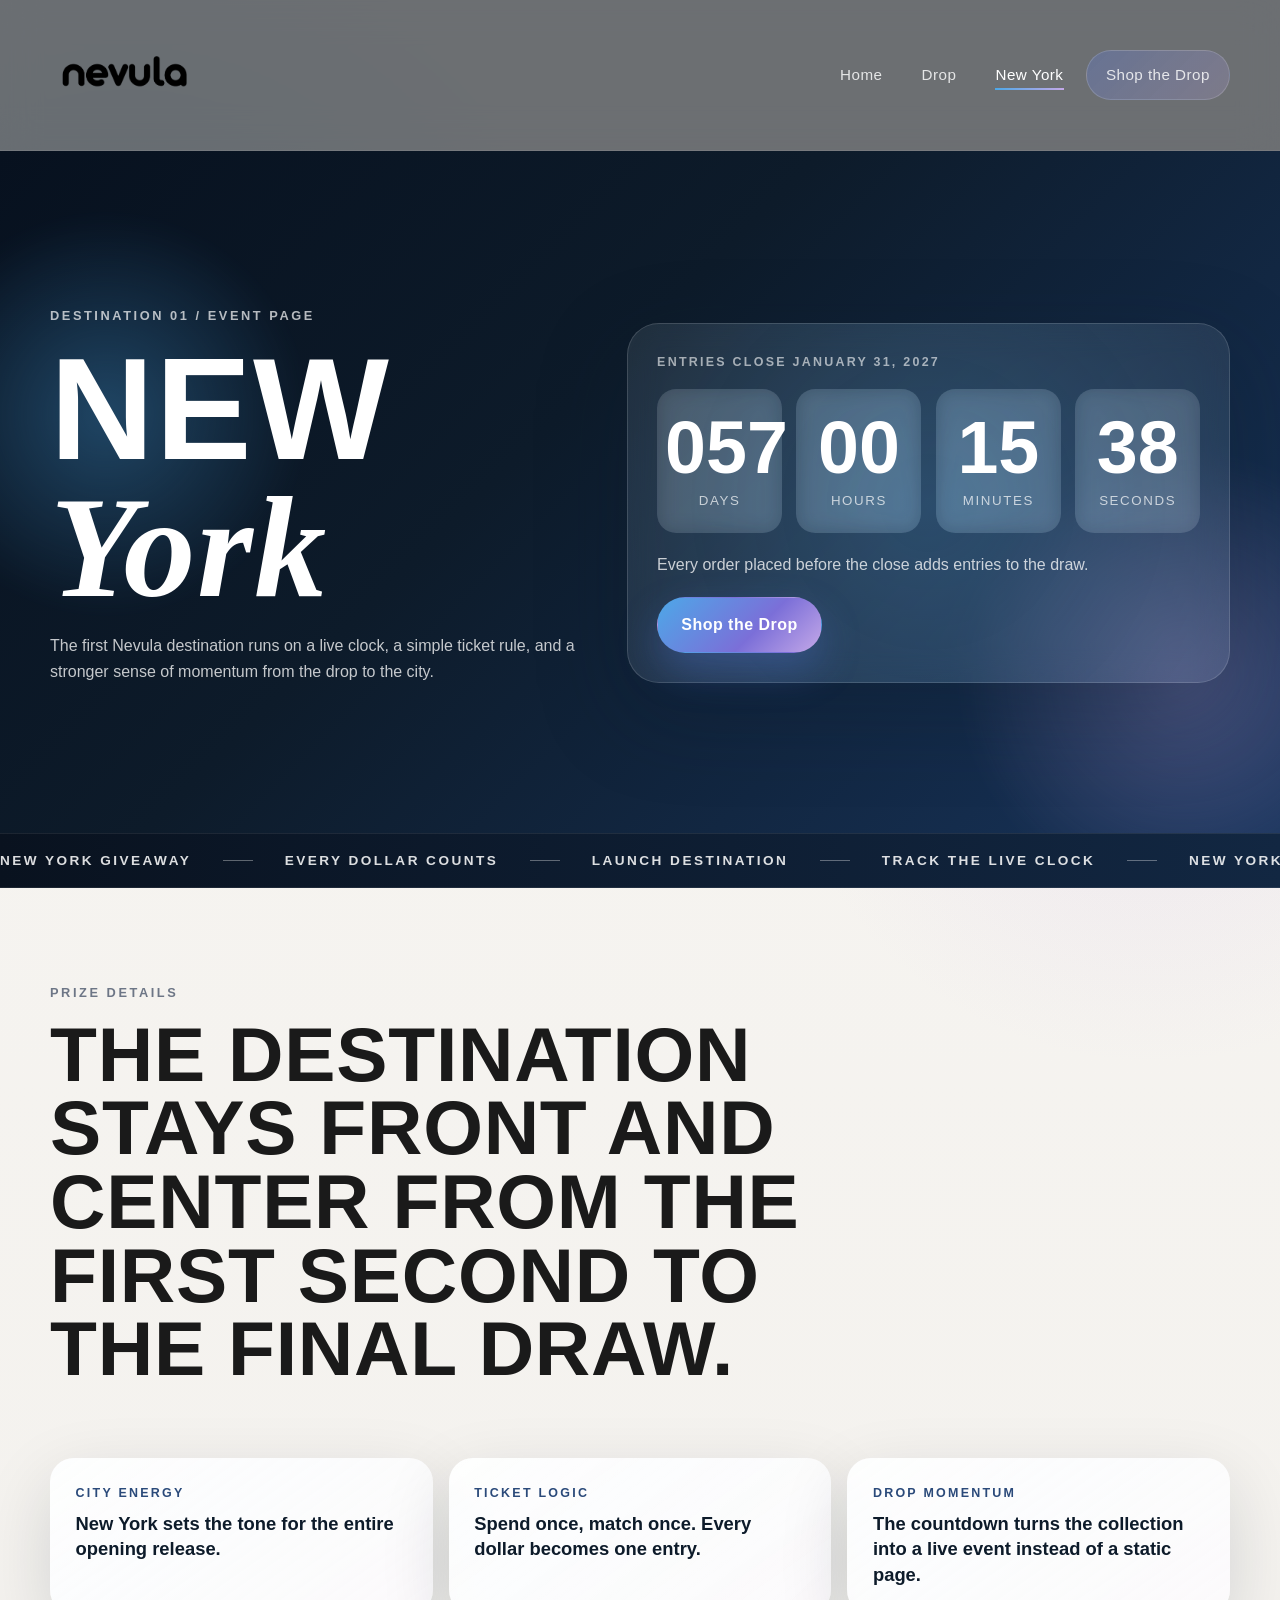
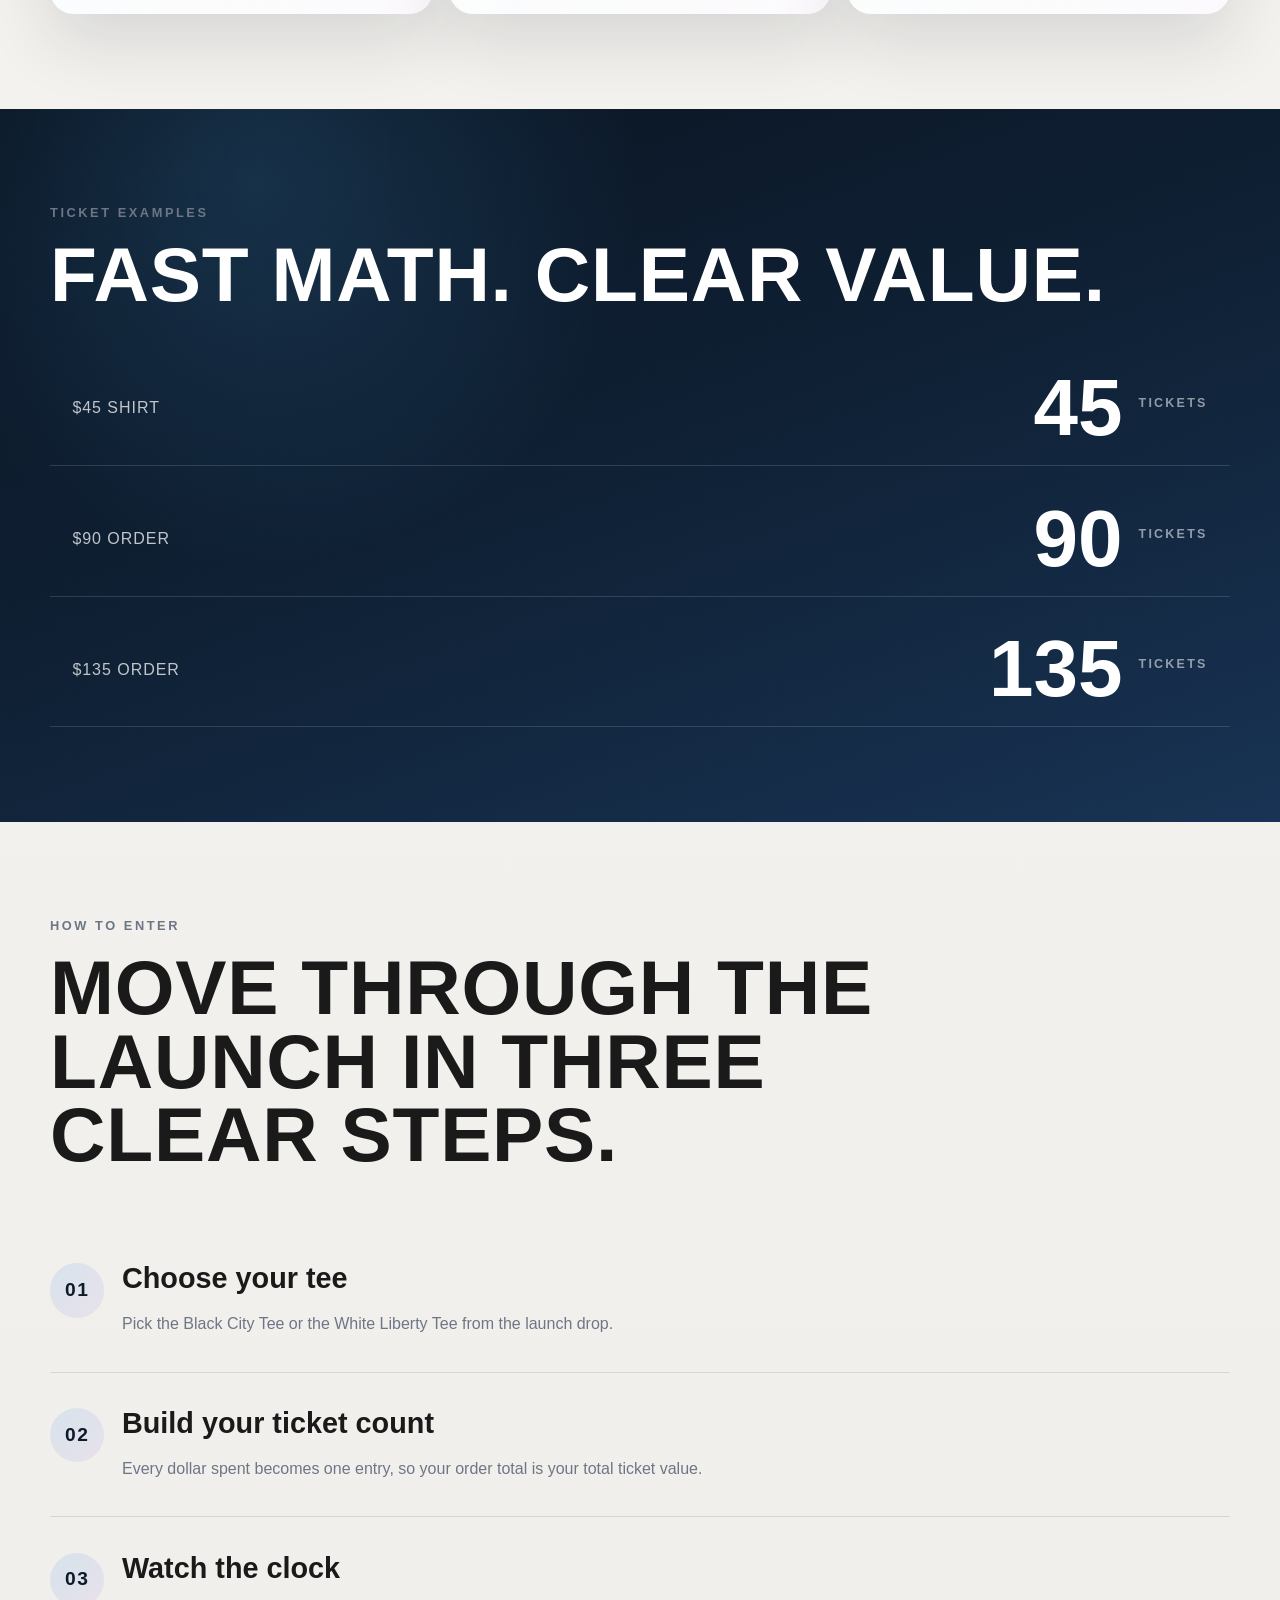
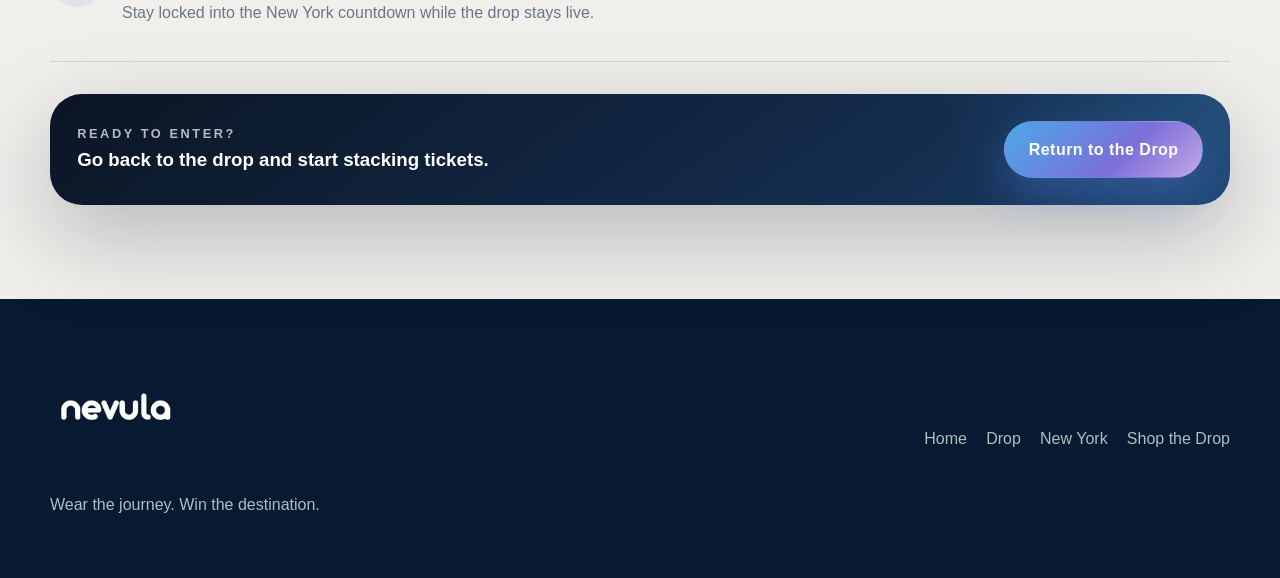
==== commit 9eff7709: "Add favicon link to countdown.html" ====
--- a/countdown.html
+++ b/countdown.html
@@ -4,6 +4,7 @@
   <meta charset="UTF-8">
   <meta name="viewport" content="width=device-width, initial-scale=1.0">
   <meta name="description" content="Track the live Nevula countdown for the first giveaway destination: New York.">
+  <link rel="icon" type="image/png" href="imgs/logo-icon.png">
   <title>Nevula New York | Countdown</title>
   <link rel="stylesheet" href="style.css">
   <script src="script.js" defer></script>
